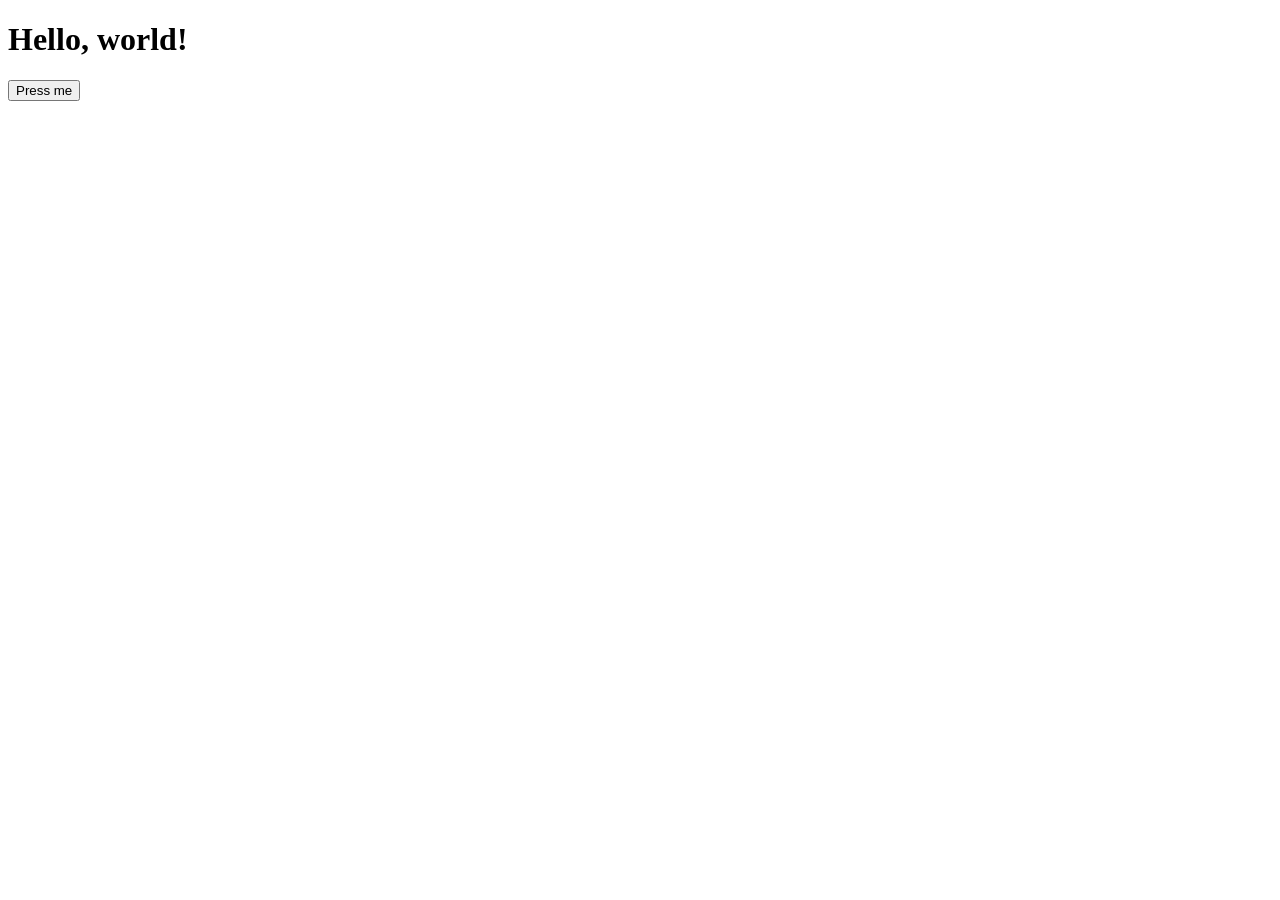
==== index.html @ b41679bf "Add AdSense tags and ads.txt routing" ====
<!doctype html>
<html lang="en">
<head>
  <meta charset="UTF-8" />
  <meta name="viewport" content="width=device-width, initial-scale=1.0" />
  <title>Hello World</title>
  <meta name="google-adsense-account" content="ca-pub-3344151703829966">
  <script async
    src="https://pagead2.googlesyndication.com/pagead/js/adsbygoogle.js?client=ca-pub-3344151703829966"
    crossorigin="anonymous"></script>
  <link href='/style.css' rel='stylesheet'>
</head>
<body>
  <h1>Hello, world!</h1>
  <button onclick="console.log('hello');">Press me</button>
  <script defer type="text/javascript" src="/main.js"></script>
</body>
</html>
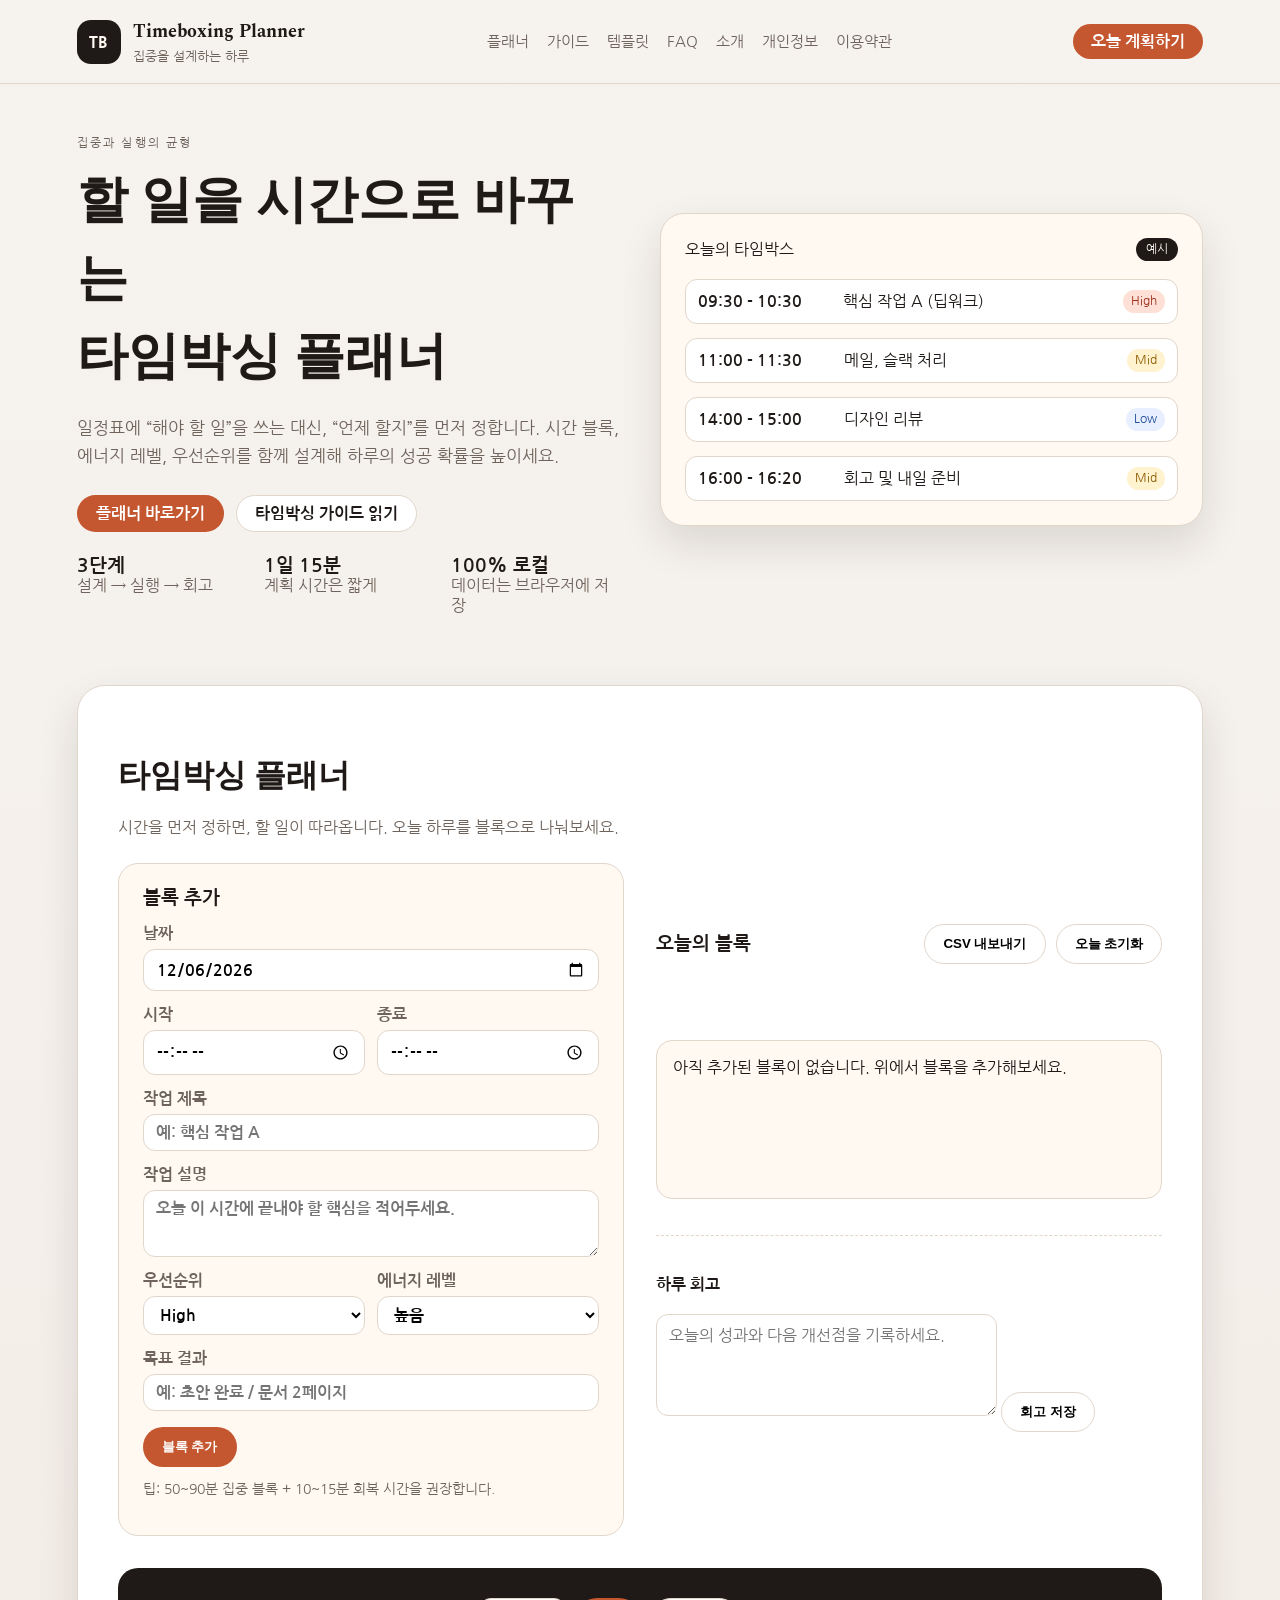
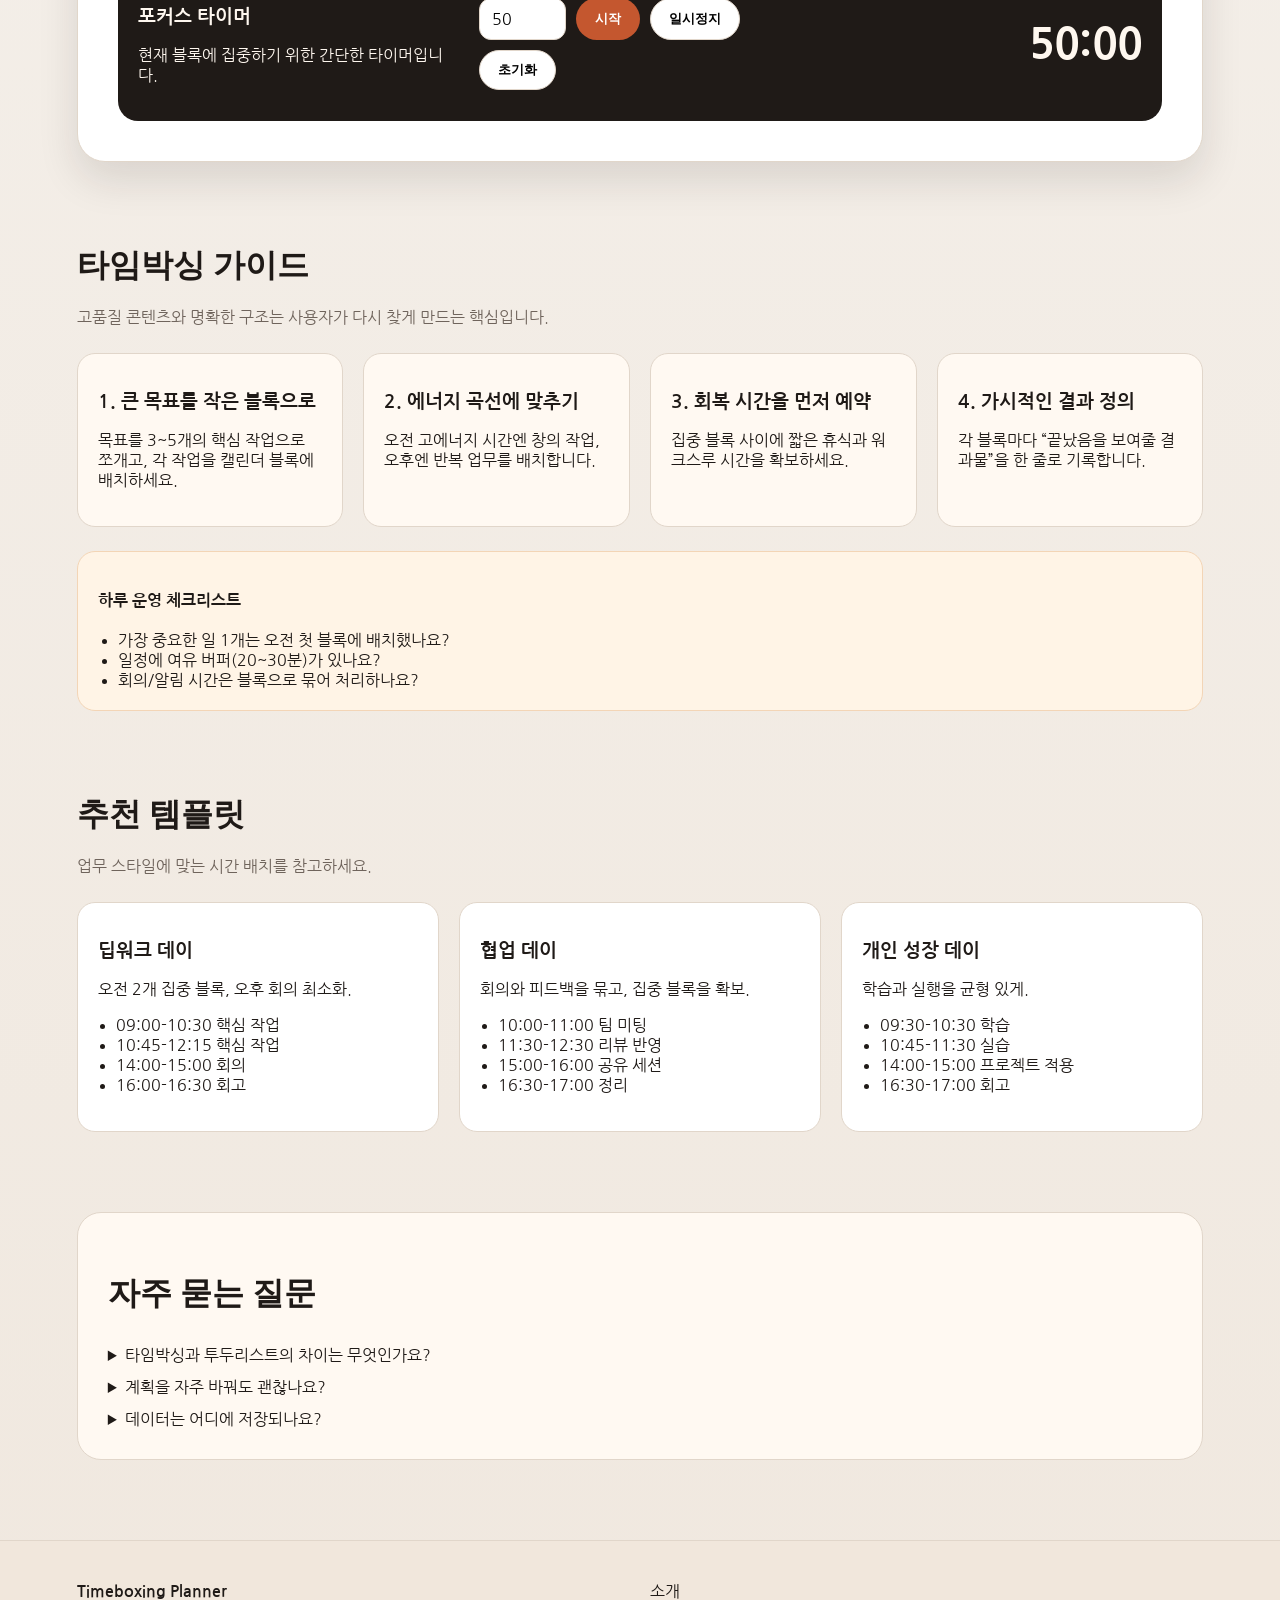
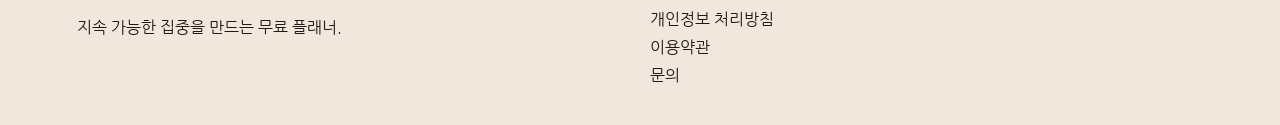
==== commit f5c5c408: "Add static pages and update site content for Pages deploy" ====
--- a/index.html
+++ b/index.html
@@ -1,18 +1,296 @@
 <!doctype html>
-<html lang="en">
+<html lang="ko">
 <head>
   <meta charset="UTF-8" />
   <meta name="viewport" content="width=device-width, initial-scale=1.0" />
-  <title>Hello World</title>
+  <title>타임박싱 플래너 - 집중을 설계하는 하루</title>
+  <meta name="description" content="타임박싱 기법으로 하루를 설계하고 집중을 유지하는 무료 플래너. 시간 블록, 우선순위, 에너지 레벨, 회고까지 한 번에." />
   <meta name="google-adsense-account" content="ca-pub-3344151703829966">
   <script async
     src="https://pagead2.googlesyndication.com/pagead/js/adsbygoogle.js?client=ca-pub-3344151703829966"
     crossorigin="anonymous"></script>
-  <link href='/style.css' rel='stylesheet'>
+  <link href="/style.css" rel="stylesheet">
+  <link rel="preconnect" href="https://fonts.googleapis.com">
+  <link rel="preconnect" href="https://fonts.gstatic.com" crossorigin>
+  <link href="https://fonts.googleapis.com/css2?family=Nanum+Gothic:wght@400;700;800&family=Spectral:wght@600;700&display=swap" rel="stylesheet">
 </head>
 <body>
-  <h1>Hello, world!</h1>
-  <button onclick="console.log('hello');">Press me</button>
+  <header class="site-header">
+    <div class="brand">
+      <span class="brand-mark">TB</span>
+      <div class="brand-text">
+        <strong>Timeboxing Planner</strong>
+        <small>집중을 설계하는 하루</small>
+      </div>
+    </div>
+    <nav class="site-nav">
+      <a href="#planner">플래너</a>
+      <a href="#guide">가이드</a>
+      <a href="#templates">템플릿</a>
+      <a href="#faq">FAQ</a>
+      <a href="/about.html">소개</a>
+      <a href="/privacy.html">개인정보</a>
+      <a href="/terms.html">이용약관</a>
+    </nav>
+    <a class="cta" href="#planner">오늘 계획하기</a>
+  </header>
+
+  <main>
+    <section class="hero">
+      <div class="hero-text">
+        <p class="eyebrow">집중과 실행의 균형</p>
+        <h1>할 일을 시간으로 바꾸는<br>타임박싱 플래너</h1>
+        <p class="lead">
+          일정표에 “해야 할 일”을 쓰는 대신, “언제 할지”를 먼저 정합니다.
+          시간 블록, 에너지 레벨, 우선순위를 함께 설계해 하루의 성공 확률을 높이세요.
+        </p>
+        <div class="hero-actions">
+          <a class="btn primary" href="#planner">플래너 바로가기</a>
+          <a class="btn ghost" href="#guide">타임박싱 가이드 읽기</a>
+        </div>
+        <div class="hero-metrics">
+          <div>
+            <strong>3단계</strong>
+            <span>설계 → 실행 → 회고</span>
+          </div>
+          <div>
+            <strong>1일 15분</strong>
+            <span>계획 시간은 짧게</span>
+          </div>
+          <div>
+            <strong>100% 로컬</strong>
+            <span>데이터는 브라우저에 저장</span>
+          </div>
+        </div>
+      </div>
+      <div class="hero-card">
+        <div class="hero-card-header">
+          <span>오늘의 타임박스</span>
+          <span class="pill">예시</span>
+        </div>
+        <ul class="hero-list">
+          <li>
+            <span class="time">09:30 - 10:30</span>
+            <span class="task">핵심 작업 A (딥워크)</span>
+            <span class="tag high">High</span>
+          </li>
+          <li>
+            <span class="time">11:00 - 11:30</span>
+            <span class="task">메일, 슬랙 처리</span>
+            <span class="tag mid">Mid</span>
+          </li>
+          <li>
+            <span class="time">14:00 - 15:00</span>
+            <span class="task">디자인 리뷰</span>
+            <span class="tag low">Low</span>
+          </li>
+          <li>
+            <span class="time">16:00 - 16:20</span>
+            <span class="task">회고 및 내일 준비</span>
+            <span class="tag mid">Mid</span>
+          </li>
+        </ul>
+      </div>
+    </section>
+
+    <section id="planner" class="planner">
+      <div class="section-header">
+        <h2>타임박싱 플래너</h2>
+        <p>시간을 먼저 정하면, 할 일이 따라옵니다. 오늘 하루를 블록으로 나눠보세요.</p>
+      </div>
+
+      <div class="planner-grid">
+        <div class="planner-form">
+          <h3>블록 추가</h3>
+          <form id="block-form">
+            <label>
+              날짜
+              <input type="date" id="plan-date" required>
+            </label>
+            <div class="row">
+              <label>
+                시작
+                <input type="time" id="start-time" required>
+              </label>
+              <label>
+                종료
+                <input type="time" id="end-time" required>
+              </label>
+            </div>
+            <label>
+              작업 제목
+              <input type="text" id="task-title" placeholder="예: 핵심 작업 A" required>
+            </label>
+            <label>
+              작업 설명
+              <textarea id="task-notes" rows="3" placeholder="오늘 이 시간에 끝내야 할 핵심을 적어두세요."></textarea>
+            </label>
+            <div class="row">
+              <label>
+                우선순위
+                <select id="priority">
+                  <option value="high">High</option>
+                  <option value="mid">Mid</option>
+                  <option value="low">Low</option>
+                </select>
+              </label>
+              <label>
+                에너지 레벨
+                <select id="energy">
+                  <option value="high">높음</option>
+                  <option value="mid">보통</option>
+                  <option value="low">낮음</option>
+                </select>
+              </label>
+            </div>
+            <label>
+              목표 결과
+              <input type="text" id="deliverable" placeholder="예: 초안 완료 / 문서 2페이지" />
+            </label>
+            <button class="btn primary" type="submit">블록 추가</button>
+            <p class="hint">팁: 50~90분 집중 블록 + 10~15분 회복 시간을 권장합니다.</p>
+          </form>
+        </div>
+
+        <div class="planner-board">
+          <div class="board-header">
+            <h3>오늘의 블록</h3>
+            <div class="board-actions">
+              <button class="btn ghost" id="export-csv">CSV 내보내기</button>
+              <button class="btn ghost" id="clear-day">오늘 초기화</button>
+            </div>
+          </div>
+          <div id="blocks" class="blocks"></div>
+
+          <div class="reflection">
+            <h4>하루 회고</h4>
+            <textarea id="daily-review" rows="4" placeholder="오늘의 성과와 다음 개선점을 기록하세요."></textarea>
+            <button class="btn ghost" id="save-review">회고 저장</button>
+          </div>
+        </div>
+      </div>
+
+      <div class="focus-timer">
+        <div>
+          <h3>포커스 타이머</h3>
+          <p>현재 블록에 집중하기 위한 간단한 타이머입니다.</p>
+        </div>
+        <div class="timer-controls">
+          <input type="number" id="timer-minutes" min="5" max="180" value="50">
+          <button class="btn primary" id="start-timer">시작</button>
+          <button class="btn ghost" id="pause-timer">일시정지</button>
+          <button class="btn ghost" id="reset-timer">초기화</button>
+        </div>
+        <div class="timer-display" id="timer-display">50:00</div>
+      </div>
+    </section>
+
+    <section id="guide" class="guide">
+      <div class="section-header">
+        <h2>타임박싱 가이드</h2>
+        <p>고품질 콘텐츠와 명확한 구조는 사용자가 다시 찾게 만드는 핵심입니다.</p>
+      </div>
+      <div class="guide-grid">
+        <article>
+          <h3>1. 큰 목표를 작은 블록으로</h3>
+          <p>목표를 3~5개의 핵심 작업으로 쪼개고, 각 작업을 캘린더 블록에 배치하세요.</p>
+        </article>
+        <article>
+          <h3>2. 에너지 곡선에 맞추기</h3>
+          <p>오전 고에너지 시간엔 창의 작업, 오후엔 반복 업무를 배치합니다.</p>
+        </article>
+        <article>
+          <h3>3. 회복 시간을 먼저 예약</h3>
+          <p>집중 블록 사이에 짧은 휴식과 워크스루 시간을 확보하세요.</p>
+        </article>
+        <article>
+          <h3>4. 가시적인 결과 정의</h3>
+          <p>각 블록마다 “끝났음을 보여줄 결과물”을 한 줄로 기록합니다.</p>
+        </article>
+      </div>
+      <div class="guide-callout">
+        <h4>하루 운영 체크리스트</h4>
+        <ul>
+          <li>가장 중요한 일 1개는 오전 첫 블록에 배치했나요?</li>
+          <li>일정에 여유 버퍼(20~30분)가 있나요?</li>
+          <li>회의/알림 시간은 블록으로 묶어 처리하나요?</li>
+        </ul>
+      </div>
+    </section>
+
+    <section id="templates" class="templates">
+      <div class="section-header">
+        <h2>추천 템플릿</h2>
+        <p>업무 스타일에 맞는 시간 배치를 참고하세요.</p>
+      </div>
+      <div class="template-grid">
+        <div class="template-card">
+          <h3>딥워크 데이</h3>
+          <p>오전 2개 집중 블록, 오후 회의 최소화.</p>
+          <ul>
+            <li>09:00-10:30 핵심 작업</li>
+            <li>10:45-12:15 핵심 작업</li>
+            <li>14:00-15:00 회의</li>
+            <li>16:00-16:30 회고</li>
+          </ul>
+        </div>
+        <div class="template-card">
+          <h3>협업 데이</h3>
+          <p>회의와 피드백을 묶고, 집중 블록을 확보.</p>
+          <ul>
+            <li>10:00-11:00 팀 미팅</li>
+            <li>11:30-12:30 리뷰 반영</li>
+            <li>15:00-16:00 공유 세션</li>
+            <li>16:30-17:00 정리</li>
+          </ul>
+        </div>
+        <div class="template-card">
+          <h3>개인 성장 데이</h3>
+          <p>학습과 실행을 균형 있게.</p>
+          <ul>
+            <li>09:30-10:30 학습</li>
+            <li>10:45-11:30 실습</li>
+            <li>14:00-15:00 프로젝트 적용</li>
+            <li>16:30-17:00 회고</li>
+          </ul>
+        </div>
+      </div>
+    </section>
+
+    <section id="faq" class="faq">
+      <div class="section-header">
+        <h2>자주 묻는 질문</h2>
+      </div>
+      <div class="faq-list">
+        <details>
+          <summary>타임박싱과 투두리스트의 차이는 무엇인가요?</summary>
+          <p>투두리스트는 할 일을 나열하고, 타임박싱은 할 일을 수행할 시간을 먼저 예약합니다.</p>
+        </details>
+        <details>
+          <summary>계획을 자주 바꿔도 괜찮나요?</summary>
+          <p>네. 중요한 것은 “시간을 보호하는 습관”입니다. 필요하면 블록을 이동하세요.</p>
+        </details>
+        <details>
+          <summary>데이터는 어디에 저장되나요?</summary>
+          <p>모든 데이터는 브라우저 로컬 저장소에 보관됩니다.</p>
+        </details>
+      </div>
+    </section>
+  </main>
+
+  <footer class="site-footer">
+    <div>
+      <strong>Timeboxing Planner</strong>
+      <p>지속 가능한 집중을 만드는 무료 플래너.</p>
+    </div>
+    <div class="footer-links">
+      <a href="/about.html">소개</a>
+      <a href="/privacy.html">개인정보 처리방침</a>
+      <a href="/terms.html">이용약관</a>
+      <a href="mailto:hello@timeboxing.local">문의</a>
+    </div>
+  </footer>
+
   <script defer type="text/javascript" src="/main.js"></script>
 </body>
 </html>
--- a/style.css
+++ b/style.css
@@ -0,0 +1,468 @@
+:root {
+  --bg: #f6f3ef;
+  --ink: #1f1a17;
+  --muted: #6f645c;
+  --accent: #c4572f;
+  --accent-dark: #8f3b20;
+  --surface: #fff9f2;
+  --line: #e1d6ca;
+  --shadow: 0 18px 40px rgba(31, 26, 23, 0.12);
+}
+
+* {
+  box-sizing: border-box;
+}
+
+body {
+  margin: 0;
+  font-family: "Nanum Gothic", sans-serif;
+  color: var(--ink);
+  background: linear-gradient(180deg, #f6f3ef 0%, #f0e8df 100%);
+}
+
+a {
+  color: inherit;
+  text-decoration: none;
+}
+
+.site-header {
+  position: sticky;
+  top: 0;
+  z-index: 10;
+  display: flex;
+  align-items: center;
+  justify-content: space-between;
+  padding: 18px 6vw;
+  background: rgba(246, 243, 239, 0.95);
+  backdrop-filter: blur(10px);
+  border-bottom: 1px solid var(--line);
+}
+
+.brand {
+  display: flex;
+  align-items: center;
+  gap: 12px;
+}
+
+.brand-mark {
+  display: grid;
+  place-items: center;
+  width: 44px;
+  height: 44px;
+  border-radius: 14px;
+  background: var(--ink);
+  color: var(--surface);
+  font-weight: 800;
+}
+
+.brand-text strong {
+  display: block;
+  font-family: "Spectral", serif;
+  font-size: 1.1rem;
+}
+
+.brand-text small {
+  color: var(--muted);
+}
+
+.site-nav {
+  display: flex;
+  gap: 18px;
+  font-size: 0.95rem;
+}
+
+.site-nav a {
+  color: var(--muted);
+}
+
+.site-nav a:hover {
+  color: var(--ink);
+}
+
+.cta {
+  padding: 10px 18px;
+  border-radius: 999px;
+  background: var(--accent);
+  color: white;
+  font-weight: 700;
+}
+
+main {
+  padding: 40px 6vw 80px;
+}
+
+.hero {
+  display: grid;
+  gap: 40px;
+  grid-template-columns: repeat(auto-fit, minmax(280px, 1fr));
+  align-items: center;
+  margin-bottom: 70px;
+}
+
+.eyebrow {
+  text-transform: uppercase;
+  letter-spacing: 0.18em;
+  color: var(--muted);
+  font-size: 0.75rem;
+}
+
+.hero h1 {
+  font-family: "Spectral", serif;
+  font-size: clamp(2.2rem, 4vw, 3.4rem);
+  margin: 10px 0 16px;
+}
+
+.lead {
+  font-size: 1.05rem;
+  line-height: 1.7;
+  color: var(--muted);
+}
+
+.hero-actions {
+  display: flex;
+  gap: 12px;
+  margin: 24px 0;
+}
+
+.btn {
+  border: 1px solid var(--line);
+  padding: 10px 18px;
+  border-radius: 999px;
+  background: transparent;
+  cursor: pointer;
+  font-weight: 700;
+}
+
+.btn.primary {
+  background: var(--accent);
+  color: white;
+  border-color: transparent;
+}
+
+.btn.ghost {
+  background: white;
+}
+
+.hero-metrics {
+  display: grid;
+  grid-template-columns: repeat(auto-fit, minmax(140px, 1fr));
+  gap: 18px;
+}
+
+.hero-metrics strong {
+  display: block;
+  font-size: 1.2rem;
+}
+
+.hero-metrics span {
+  color: var(--muted);
+}
+
+.hero-card {
+  background: var(--surface);
+  border: 1px solid var(--line);
+  padding: 24px;
+  border-radius: 24px;
+  box-shadow: var(--shadow);
+}
+
+.hero-card-header {
+  display: flex;
+  justify-content: space-between;
+  align-items: center;
+  margin-bottom: 18px;
+}
+
+.pill {
+  padding: 4px 10px;
+  border-radius: 999px;
+  background: var(--ink);
+  color: var(--surface);
+  font-size: 0.75rem;
+}
+
+.hero-list {
+  list-style: none;
+  padding: 0;
+  margin: 0;
+  display: grid;
+  gap: 14px;
+}
+
+.hero-list li {
+  display: grid;
+  grid-template-columns: 1fr 2fr auto;
+  gap: 10px;
+  align-items: center;
+  padding: 10px 12px;
+  border-radius: 12px;
+  background: white;
+  border: 1px solid var(--line);
+}
+
+.time {
+  font-weight: 700;
+}
+
+.tag {
+  padding: 4px 8px;
+  border-radius: 999px;
+  font-size: 0.75rem;
+  background: #ffe8d6;
+}
+
+.tag.high {
+  background: #ffe0d6;
+  color: #9d2c1b;
+}
+
+.tag.mid {
+  background: #fff2ce;
+  color: #8c5a00;
+}
+
+.tag.low {
+  background: #e8f0ff;
+  color: #1f4d99;
+}
+
+.section-header {
+  margin-bottom: 26px;
+}
+
+.section-header h2 {
+  font-family: "Spectral", serif;
+  font-size: 2rem;
+  margin-bottom: 8px;
+}
+
+.section-header p {
+  color: var(--muted);
+}
+
+.planner {
+  background: white;
+  border-radius: 28px;
+  padding: 40px;
+  border: 1px solid var(--line);
+  box-shadow: var(--shadow);
+  margin-bottom: 80px;
+}
+
+.planner-grid {
+  display: grid;
+  grid-template-columns: repeat(auto-fit, minmax(260px, 1fr));
+  gap: 32px;
+}
+
+.planner-form {
+  background: var(--surface);
+  border: 1px solid var(--line);
+  border-radius: 20px;
+  padding: 24px;
+}
+
+.planner-form h3 {
+  margin-top: 0;
+}
+
+label {
+  display: grid;
+  gap: 8px;
+  margin-bottom: 16px;
+  font-weight: 700;
+  color: var(--muted);
+}
+
+input, textarea, select {
+  border: 1px solid var(--line);
+  border-radius: 12px;
+  padding: 10px 12px;
+  font: inherit;
+  background: white;
+}
+
+textarea {
+  resize: vertical;
+}
+
+.row {
+  display: grid;
+  grid-template-columns: repeat(auto-fit, minmax(140px, 1fr));
+  gap: 12px;
+}
+
+.hint {
+  color: var(--muted);
+  font-size: 0.85rem;
+}
+
+.planner-board {
+  display: grid;
+  gap: 16px;
+}
+
+.board-header {
+  display: flex;
+  justify-content: space-between;
+  align-items: center;
+}
+
+.board-actions {
+  display: flex;
+  gap: 10px;
+}
+
+.blocks {
+  display: grid;
+  gap: 12px;
+}
+
+.block-card {
+  border: 1px solid var(--line);
+  border-radius: 16px;
+  padding: 16px;
+  background: var(--surface);
+  display: grid;
+  gap: 8px;
+}
+
+.block-meta {
+  display: flex;
+  justify-content: space-between;
+  align-items: center;
+  gap: 8px;
+}
+
+.block-meta strong {
+  font-size: 1.05rem;
+}
+
+.block-notes {
+  color: var(--muted);
+  line-height: 1.6;
+}
+
+.block-actions {
+  display: flex;
+  gap: 10px;
+}
+
+.reflection {
+  margin-top: 20px;
+  border-top: 1px dashed var(--line);
+  padding-top: 20px;
+}
+
+.focus-timer {
+  margin-top: 32px;
+  display: grid;
+  grid-template-columns: repeat(auto-fit, minmax(240px, 1fr));
+  gap: 20px;
+  align-items: center;
+  padding: 20px;
+  border-radius: 20px;
+  background: #1f1a17;
+  color: #fef7ef;
+}
+
+.timer-controls {
+  display: flex;
+  flex-wrap: wrap;
+  gap: 10px;
+}
+
+.timer-display {
+  font-size: 2.6rem;
+  font-weight: 800;
+  text-align: right;
+}
+
+.guide {
+  margin-bottom: 80px;
+}
+
+.guide-grid {
+  display: grid;
+  grid-template-columns: repeat(auto-fit, minmax(220px, 1fr));
+  gap: 20px;
+}
+
+.guide-grid article {
+  background: var(--surface);
+  border: 1px solid var(--line);
+  border-radius: 18px;
+  padding: 20px;
+}
+
+.guide-callout {
+  margin-top: 24px;
+  background: #fff4e6;
+  border: 1px solid #f3d5b6;
+  border-radius: 18px;
+  padding: 20px;
+}
+
+.guide-callout ul {
+  margin: 0;
+  padding-left: 20px;
+}
+
+.templates {
+  margin-bottom: 80px;
+}
+
+.template-grid {
+  display: grid;
+  grid-template-columns: repeat(auto-fit, minmax(230px, 1fr));
+  gap: 20px;
+}
+
+.template-card {
+  background: white;
+  border: 1px solid var(--line);
+  border-radius: 18px;
+  padding: 20px;
+}
+
+.template-card ul {
+  padding-left: 18px;
+}
+
+.faq {
+  background: var(--surface);
+  border-radius: 24px;
+  padding: 30px;
+  border: 1px solid var(--line);
+}
+
+.faq-list {
+  display: grid;
+  gap: 12px;
+}
+
+.site-footer {
+  display: grid;
+  grid-template-columns: repeat(auto-fit, minmax(220px, 1fr));
+  gap: 20px;
+  padding: 40px 6vw;
+  border-top: 1px solid var(--line);
+  background: #f1e7dc;
+}
+
+.footer-links {
+  display: grid;
+  gap: 8px;
+}
+
+@media (max-width: 900px) {
+  .site-nav {
+    display: none;
+  }
+  .hero-actions {
+    flex-direction: column;
+  }
+  .timer-display {
+    text-align: left;
+  }
+}
